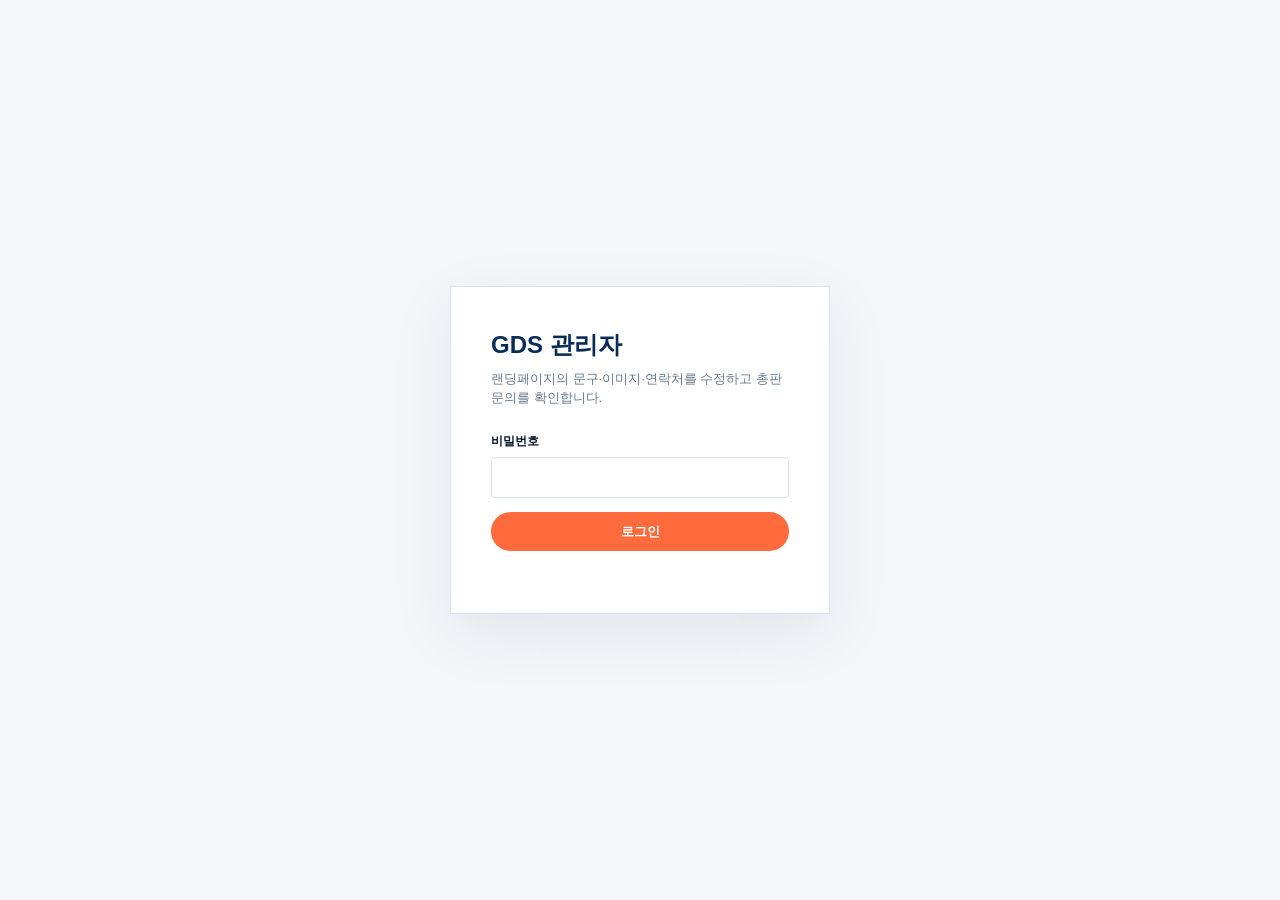
==== admin.html @ 827e2db2 "GDS one-page site with admin page and distributor inquiry form Co-Authored-By: Claude Fable 5.1 <nor" ====
<!doctype html>
<html lang="ko">
<head>
<meta charset="utf-8">
<meta name="viewport" content="width=device-width, initial-scale=1">
<meta name="robots" content="noindex,nofollow">
<title>GDS 관리자</title>
<link rel="icon" href="data:image/svg+xml,%3Csvg xmlns='http://www.w3.org/2000/svg' viewBox='0 0 64 64'%3E%3Crect width='64' height='64' rx='12' fill='%23ff5b36'/%3E%3Cpath d='M14 18h18v18H14zM28 28h22v22H28z' fill='none' stroke='%23fff' stroke-width='4'/%3E%3C/svg%3E">
<style>
:root{--ink:#07182c;--navy:#082c56;--blue:#1168c9;--orange:#ff6b3d;--paper:#f4f7fa;--line:#d9e2eb;--muted:#66798c;--ok:#1d9a5b;--bad:#d33}
*{box-sizing:border-box}body{margin:0;font-family:Inter,"Pretendard","Noto Sans KR","Apple SD Gothic Neo",Arial,sans-serif;background:var(--paper);color:var(--ink);font-size:14px;line-height:1.5}
button,input,textarea,select{font:inherit;color:inherit}
.login{min-height:100vh;display:flex;align-items:center;justify-content:center;padding:20px}.login form{background:#fff;padding:40px;width:min(380px,100%);border:1px solid var(--line);box-shadow:0 20px 60px rgba(6,26,48,.08)}.login h1{margin:0 0 6px;font-size:24px;color:var(--navy)}.login p{margin:0 0 22px;color:var(--muted);font-size:13px}
input[type=text],input[type=password],input[type=email],textarea{width:100%;border:1px solid var(--line);background:#fff;padding:9px 11px;border-radius:4px}input:focus,textarea:focus{outline:2px solid #bcd6f5;border-color:var(--blue)}textarea{resize:vertical;min-height:38px}
.btn{white-space:nowrap;border:0;background:var(--navy);color:#fff;padding:10px 16px;border-radius:999px;font-weight:800;cursor:pointer;font-size:13px}.btn.orange{background:var(--orange)}.btn.ghost{background:#fff;color:var(--navy);border:1px solid var(--line)}.btn.sm{padding:6px 11px;font-size:12px}.btn:disabled{opacity:.5;cursor:default}
.app{display:none;min-height:100vh}.app.on{display:grid;grid-template-columns:230px 1fr}
aside{background:#071a30;color:#fff;padding:24px 18px;position:sticky;top:0;height:100vh}aside .brand{font-size:20px;font-weight:900;letter-spacing:.02em;margin-bottom:4px}aside .brand small{display:block;font-size:9px;letter-spacing:.16em;color:#7890a3;font-weight:700}
aside nav{margin-top:28px;display:grid;gap:4px}aside nav button{text-align:left;border:0;background:transparent;color:#b8c9d7;padding:10px 12px;border-radius:6px;cursor:pointer;display:flex;justify-content:space-between;align-items:center}aside nav button.active{background:rgba(255,255,255,.1);color:#fff}aside nav .badge{background:var(--orange);color:#fff;font-size:10px;font-weight:900;padding:2px 7px;border-radius:99px}
aside .foot{position:absolute;bottom:22px;left:18px;right:18px;display:grid;gap:8px}aside .foot a{color:#b8c9d7;font-size:12px}
main{padding:28px 34px 80px;min-width:0}
.topbar{display:flex;align-items:center;justify-content:space-between;gap:16px;margin-bottom:22px;position:sticky;top:0;background:var(--paper);padding:10px 0;z-index:5}.topbar h2{margin:0;font-size:20px}.topbar .actions{display:flex;gap:8px;align-items:center}.status{font-size:12px;color:var(--muted)}.status.ok{color:var(--ok)}.status.bad{color:var(--bad)}
.search{width:min(360px,100%)}
.section{background:#fff;border:1px solid var(--line);margin-bottom:16px}.section>h3{margin:0;padding:14px 18px;font-size:14px;cursor:pointer;display:flex;justify-content:space-between;align-items:center;user-select:none}.section>h3 small{color:var(--muted);font-weight:600}.section.closed .fields{display:none}
.fields{border-top:1px solid var(--line);padding:6px 18px 14px}
.field{display:grid;grid-template-columns:150px 1fr 1fr auto;gap:10px;align-items:start;padding:10px 0;border-bottom:1px solid #eef2f5}.field:last-child{border-bottom:0}.field.single{grid-template-columns:150px 1fr auto}.field .k{font-size:11px;color:var(--muted);word-break:break-all;padding-top:8px}.field .k b{display:block;color:var(--ink);font-size:12px;margin-bottom:2px}.field label{display:block;font-size:10px;font-weight:800;letter-spacing:.08em;color:#8a98a5;margin-bottom:3px}.field.changed{background:#fff8f3}.field .reset{padding-top:22px}
.hidden{display:none!important}
.imgs{display:grid;grid-template-columns:repeat(auto-fill,minmax(250px,1fr));gap:14px}.imgcard{background:#fff;border:1px solid var(--line);padding:12px}.imgcard .prev{height:150px;background:#f1f4f6;display:flex;align-items:center;justify-content:center;overflow:hidden;margin-bottom:8px}.imgcard img{max-width:100%;max-height:100%;object-fit:contain}.imgcard .k{font-size:11px;color:var(--muted);margin-bottom:6px}.imgcard .k b{display:block;color:var(--ink);font-size:12px}.imgcard .row{display:flex;gap:6px;align-items:center;margin-top:6px}.imgcard.changed{border-color:var(--orange)}
table{width:100%;border-collapse:collapse;background:#fff;border:1px solid var(--line)}th,td{text-align:left;padding:10px 12px;border-bottom:1px solid #eef2f5;vertical-align:top;font-size:13px}th{font-size:11px;letter-spacing:.06em;color:#8a98a5;background:#fafbfc}tr.unread td{font-weight:700;background:#fffaf7}tr.detail td{background:#f8fafc;white-space:pre-wrap;font-weight:400}.dot{display:inline-block;width:8px;height:8px;border-radius:50%;background:var(--orange);margin-right:6px}
.card{background:#fff;border:1px solid var(--line);padding:22px;max-width:520px}.card h3{margin:0 0 14px}.card label{display:block;font-size:12px;font-weight:700;margin:12px 0 4px}
.empty{padding:40px;text-align:center;color:var(--muted);background:#fff;border:1px solid var(--line)}
.toast{position:fixed;left:50%;bottom:26px;transform:translateX(-50%);background:var(--ink);color:#fff;padding:12px 18px;border-radius:8px;font-size:13px;opacity:0;pointer-events:none;transition:.25s;z-index:99}.toast.on{opacity:1}
@media(max-width:900px){.app.on{grid-template-columns:1fr}aside{position:static;height:auto}aside .foot{position:static;margin-top:20px}.field,.field.single{grid-template-columns:1fr}.field .k{padding-top:0}.field .reset{padding-top:0}main{padding:18px 16px 60px}}
</style>
</head>
<body>

<div class="login" id="login">
  <form id="loginForm">
    <h1>GDS 관리자</h1>
    <p>랜딩페이지의 문구·이미지·연락처를 수정하고 총판 문의를 확인합니다.</p>
    <label style="font-size:12px;font-weight:700">비밀번호</label>
    <input type="password" id="pw" autocomplete="current-password" style="margin:6px 0 14px">
    <button class="btn orange" type="submit" style="width:100%">로그인</button>
    <p id="loginMsg" class="status bad" style="margin-top:12px"></p>
  </form>
</div>

<div class="app" id="app">
  <aside>
    <div class="brand">GDS<small>ADMIN</small></div>
    <nav>
      <button data-tab="content" class="active">콘텐츠 편집</button>
      <button data-tab="images">이미지</button>
      <button data-tab="inquiries">총판 문의 <span class="badge hidden" id="unreadBadge">0</span></button>
      <button data-tab="settings">설정</button>
    </nav>
    <div class="foot">
      <a href="index.html" target="_blank">사이트 열기 ↗</a>
      <button class="btn ghost sm" id="logoutBtn">로그아웃</button>
    </div>
  </aside>

  <main>
    <!-- 콘텐츠 -->
    <section id="tab-content">
      <div class="topbar">
        <h2>콘텐츠 편집</h2>
        <div class="actions"><input class="search" type="text" id="search" placeholder="문구 검색…"><span class="status" id="contentStatus"></span><button class="btn ghost" id="expandAll">모두 펼치기</button><button class="btn orange" id="saveContent">저장</button></div>
      </div>
      <div id="sections"></div>
    </section>

    <!-- 이미지 -->
    <section id="tab-images" class="hidden">
      <div class="topbar">
        <h2>이미지</h2>
        <div class="actions"><span class="status" id="imgStatus"></span><button class="btn orange" id="saveImages">저장</button></div>
      </div>
      <p class="status" style="margin:0 0 14px">파일을 올리면 assets 폴더에 저장되고 해당 위치의 이미지가 교체됩니다. 경로를 직접 입력할 수도 있습니다. (webp, png, jpg, gif, svg)</p>
      <div class="imgs" id="imgs"></div>
    </section>

    <!-- 문의 -->
    <section id="tab-inquiries" class="hidden">
      <div class="topbar">
        <h2>총판 문의</h2>
        <div class="actions"><span class="status" id="inqStatus"></span><button class="btn ghost" id="reloadInq">새로고침</button><button class="btn ghost" id="exportInq">CSV 내보내기</button></div>
      </div>
      <div id="inqList"></div>
    </section>

    <!-- 설정 -->
    <section id="tab-settings" class="hidden">
      <div class="topbar"><h2>설정</h2></div>
      <div class="card">
        <h3>비밀번호 변경</h3>
        <form id="pwForm">
          <label>현재 비밀번호</label><input type="password" id="pwCur" autocomplete="current-password">
          <label>새 비밀번호 (6자 이상)</label><input type="password" id="pwNew" autocomplete="new-password">
          <label>새 비밀번호 확인</label><input type="password" id="pwNew2" autocomplete="new-password">
          <div style="margin-top:16px;display:flex;gap:10px;align-items:center"><button class="btn" type="submit">변경</button><span class="status" id="pwMsg"></span></div>
        </form>
      </div>
      <div class="card" style="margin-top:16px">
        <h3>데이터</h3>
        <p class="status">수정한 내용은 <code>content.json</code>에, 총판 문의는 <code>inquiries.json</code>에 저장됩니다. 원본 문구는 index.html에 그대로 남아 있으며, 필드의 “기본값” 버튼으로 언제든 되돌릴 수 있습니다.</p>
        <button class="btn ghost" id="resetAll">모든 수정 내용 초기화</button>
      </div>
    </section>
  </main>
</div>
<div class="toast" id="toast"></div>

<script>
(() => {
const $=(s,c=document)=>c.querySelector(s), $$=(s,c=document)=>[...c.querySelectorAll(s)];
const SECTION_NAMES={hero:'첫 화면',about:'회사소개',products:'제품소개 (제목·소메뉴)',inclinometer:'1. 자동 이송형 경사계',waveon:'2. 진동/소음',rtk:'3. RTK-GPS',iot:'4. IOT 계측기',software:'5. 모니터링 프로그램',others:'6. 기타',rnd:'개발용역',contact:'연락처',location:'위치도',dealerModal:'총판 광고 팝업 · 문의 폼',footer:'푸터'};
const ORDER=Object.keys(SECTION_NAMES);
let token=sessionStorage.getItem('gds-admin-token')||'';
let defaults={text:{},plain:{},img:{},href:{},src:{}}, meta={}, overrides={text:{},plain:{},img:{},href:{},src:{}};
let inquiries=[];

const api=async(path,body,method)=>{
  const r=await fetch(path,{method:method||(body?'POST':'GET'),headers:{'Content-Type':'application/json','X-Auth-Token':token},body:body?JSON.stringify(body):undefined});
  if(r.status===401){ if(path!=='/api/login'){ logout(); } throw new Error('unauthorized'); }
  const j=await r.json().catch(()=>({}));
  if(!r.ok) throw new Error(j.error||('HTTP '+r.status));
  return j;
};
const toast=m=>{const t=$('#toast');t.textContent=m;t.classList.add('on');clearTimeout(t._t);t._t=setTimeout(()=>t.classList.remove('on'),2200)};
const esc=s=>String(s).replace(/[&<>"]/g,c=>({'&':'&amp;','<':'&lt;','>':'&gt;','"':'&quot;'}[c]));

// ---------- auth
function showApp(){ $('#login').style.display='none'; $('#app').classList.add('on'); }
function logout(){ token=''; sessionStorage.removeItem('gds-admin-token'); $('#app').classList.remove('on'); $('#login').style.display='flex'; }
$('#loginForm').addEventListener('submit',async e=>{ e.preventDefault(); $('#loginMsg').textContent='';
  try{ const j=await api('/api/login',{password:$('#pw').value}); token=j.token; sessionStorage.setItem('gds-admin-token',token); $('#pw').value=''; showApp(); boot(); }
  catch(err){ $('#loginMsg').textContent= err.message==='unauthorized'||/wrong/.test(err.message)?'비밀번호가 올바르지 않습니다.':'서버에 연결할 수 없습니다. admin_server.py 가 실행 중인지 확인하세요.'; }
});
$('#logoutBtn').addEventListener('click',async()=>{ try{await api('/api/logout',{})}catch(e){} logout(); });

// ---------- tabs
$$('aside nav button').forEach(b=>b.addEventListener('click',()=>{ $$('aside nav button').forEach(x=>x.classList.toggle('active',x===b)); ['content','images','inquiries','settings'].forEach(t=>$('#tab-'+t).classList.toggle('hidden',t!==b.dataset.tab)); if(b.dataset.tab==='inquiries') loadInquiries(); }));

// ---------- load site defaults from index.html
async function loadDefaults(){
  const html=await (await fetch('index.html?'+Date.now())).text();
  const doc=new DOMParser().parseFromString(html,'text/html');
  const secOf=el=>{ let n=el; while(n&&n!==doc.body){ if(n.id&&SECTION_NAMES[n.id]) return n.id; n=n.parentElement; } return el.closest('footer')?'footer':'hero'; };
  const ctx=el=>{ const h=el.closest('article,section,.modal-card,.p-block,.spec-table,figure'); let t=''; if(h){ const hh=h.querySelector('h2,h3,h4,figcaption b,figcaption'); if(hh&&hh!==el) t=hh.textContent.trim().slice(0,28); } return t; };
  doc.querySelectorAll('[data-cms]').forEach(el=>{ const k=el.dataset.cms; defaults.text[k]={ko:el.dataset.ko||'',en:el.dataset.en||''}; meta[k]={sec:secOf(el),tag:el.tagName.toLowerCase(),ctx:ctx(el)}; });
  doc.querySelectorAll('[data-cms-text]').forEach(el=>{ const k=el.dataset.cmsText; defaults.plain[k]=el.textContent; meta[k]={sec:secOf(el),tag:el.tagName.toLowerCase(),ctx:ctx(el)}; });
  doc.querySelectorAll('[data-cms-img]').forEach(el=>{ const k=el.dataset.cmsImg; defaults.img[k]=el.getAttribute('src'); meta[k]={sec:secOf(el),tag:'img',ctx:ctx(el)||el.alt||''}; });
  doc.querySelectorAll('[data-cms-href]').forEach(el=>{ const k=el.dataset.cmsHref; defaults.href[k]=el.getAttribute('href'); meta[k]={sec:secOf(el),tag:'link',ctx:'링크 주소'}; });
  doc.querySelectorAll('[data-cms-src]').forEach(el=>{ const k=el.dataset.cmsSrc; defaults.src[k]=el.getAttribute('src'); meta[k]={sec:secOf(el),tag:'iframe',ctx:'지도 임베드 주소'}; });
}

// ---------- content editor
function fieldRow(kind,k){
  const m=meta[k]; const cur=(overrides[kind]||{})[k]; const d=defaults[kind][k];
  const row=document.createElement('div'); row.className='field'+(kind==='text'?'':' single'); row.dataset.kind=kind; row.dataset.key=k;
  const label=(m.ctx?m.ctx+' · ':'')+m.tag;
  if(kind==='text'){
    const long=(d.ko.length>60||d.en.length>60);
    const inp=v=>long?`<textarea rows="${Math.min(8,Math.ceil(v.length/60)+1)}">${esc(v)}</textarea>`:`<input type="text" value="${esc(v)}">`;
    row.innerHTML=`<div class="k"><b>${esc(label)}</b>${esc(k)}</div><div><label>KO</label>${inp(cur?cur.ko:d.ko)}</div><div><label>EN</label>${inp(cur?cur.en:d.en)}</div><div class="reset"><button class="btn ghost sm" type="button">기본값</button></div>`;
  }else{
    const v=cur!=null?cur:d; const long=String(v).length>70;
    row.innerHTML=`<div class="k"><b>${esc(label)}</b>${esc(k)}</div><div><label>${kind==='plain'?'TEXT':kind.toUpperCase()}</label>${long?`<textarea rows="2">${esc(v)}</textarea>`:`<input type="text" value="${esc(v)}">`}</div><div class="reset"><button class="btn ghost sm" type="button">기본값</button></div>`;
  }
  row.dataset.search=(k+' '+label+' '+(kind==='text'?d.ko+' '+d.en:d)).toLowerCase();
  const inputs=$$('input,textarea',row);
  const mark=()=>{ const vals=inputs.map(i=>i.value); const changed=kind==='text'?(vals[0]!==d.ko||vals[1]!==d.en):vals[0]!==String(d); row.classList.toggle('changed',changed); };
  inputs.forEach(i=>i.addEventListener('input',mark));
  $('button',row).addEventListener('click',()=>{ if(kind==='text'){inputs[0].value=d.ko;inputs[1].value=d.en;} else inputs[0].value=d; mark(); });
  mark(); return row;
}
function renderContent(){
  const wrap=$('#sections'); wrap.innerHTML='';
  const groups={};
  for(const kind of ['text','plain','href','src']) for(const k of Object.keys(defaults[kind])){ const s=meta[k].sec; (groups[s]=groups[s]||[]).push([kind,k]); }
  for(const s of ORDER.concat(Object.keys(groups).filter(x=>!ORDER.includes(x)))){
    if(!groups[s]) continue;
    const sec=document.createElement('div'); sec.className='section'+(s==='hero'||s==='about'?'':' closed'); sec.dataset.sec=s;
    sec.innerHTML=`<h3>${esc(SECTION_NAMES[s]||s)} <small>${groups[s].length}개 항목</small></h3><div class="fields"></div>`;
    const f=$('.fields',sec); groups[s].forEach(([kind,k])=>f.appendChild(fieldRow(kind,k)));
    $('h3',sec).addEventListener('click',()=>sec.classList.toggle('closed'));
    wrap.appendChild(sec);
  }
}
function collect(){
  const out={text:{},plain:{},img:{...(overrides.img||{})},href:{},src:{}};
  $$('#sections .field').forEach(row=>{ const kind=row.dataset.kind,k=row.dataset.key,d=defaults[kind][k]; const v=$$('input,textarea',row).map(i=>i.value);
    if(kind==='text'){ if(v[0]!==d.ko||v[1]!==d.en) out.text[k]={ko:v[0],en:v[1]}; } else if(v[0]!==String(d)) out[kind][k]=v[0]; });
  return out;
}
$('#saveContent').addEventListener('click',async()=>{ const st=$('#contentStatus'); st.textContent='저장 중…'; st.className='status';
  try{ const data=collect(); await api('/api/content',data); overrides=data; st.textContent='저장됨 '+new Date().toLocaleTimeString(); st.className='status ok'; toast('저장되었습니다. 사이트를 새로고침하면 반영됩니다.'); }
  catch(e){ st.textContent='저장 실패: '+e.message; st.className='status bad'; } });
$('#expandAll').addEventListener('click',e=>{ const secs=$$('#sections .section'); const anyClosed=secs.some(s=>s.classList.contains('closed')); secs.forEach(s=>s.classList.toggle('closed',!anyClosed)); e.target.textContent=anyClosed?'모두 접기':'모두 펼치기'; });
$('#search').addEventListener('input',e=>{ const q=e.target.value.trim().toLowerCase(); $$('#sections .section').forEach(sec=>{ let n=0; $$('.field',sec).forEach(r=>{ const hit=!q||r.dataset.search.includes(q); r.classList.toggle('hidden',!hit); if(hit)n++; }); sec.classList.toggle('hidden',n===0); if(q) sec.classList.remove('closed'); }); });

// ---------- images
function renderImages(){
  const wrap=$('#imgs'); wrap.innerHTML='';
  for(const s of ORDER){ for(const k of Object.keys(defaults.img)){ if(meta[k].sec!==s) continue;
    const d=defaults.img[k], cur=overrides.img[k]||d;
    const card=document.createElement('div'); card.className='imgcard'+(cur!==d?' changed':''); card.dataset.key=k;
    card.innerHTML=`<div class="prev"><img src="${esc(cur)}?v=${Date.now()}" alt=""></div><div class="k"><b>${esc(SECTION_NAMES[s])}${meta[k].ctx?' · '+esc(meta[k].ctx):''}</b>${esc(k)}</div><input type="text" value="${esc(cur)}"><div class="row"><label class="btn ghost sm" style="cursor:pointer">파일 올리기<input type="file" accept=".webp,.png,.jpg,.jpeg,.gif,.svg" class="hidden"></label><button class="btn ghost sm" type="button">기본값</button></div>`;
    const inp=$('input[type=text]',card), file=$('input[type=file]',card), img=$('img',card);
    const mark=()=>{ card.classList.toggle('changed',inp.value!==d); img.src=inp.value; };
    inp.addEventListener('change',mark);
    $('button',card).addEventListener('click',()=>{ inp.value=d; mark(); });
    file.addEventListener('change',async()=>{ const f=file.files[0]; if(!f) return; $('#imgStatus').textContent='업로드 중…';
      const data=await new Promise(res=>{ const r=new FileReader(); r.onload=()=>res(r.result); r.readAsDataURL(f); });
      try{ const j=await api('/api/upload',{name:f.name,data}); inp.value=j.path; mark(); $('#imgStatus').textContent='업로드 완료 — 저장을 눌러 반영하세요'; }
      catch(e){ $('#imgStatus').textContent='업로드 실패: '+e.message; } file.value=''; });
    wrap.appendChild(card);
  }}
}
$('#saveImages').addEventListener('click',async()=>{ const st=$('#imgStatus'); st.textContent='저장 중…'; st.className='status';
  const data=collect(); data.img={}; $$('#imgs .imgcard').forEach(c=>{ const k=c.dataset.key,v=$('input[type=text]',c).value; if(v!==defaults.img[k]) data.img[k]=v; });
  try{ await api('/api/content',data); overrides=data; st.textContent='저장됨 '+new Date().toLocaleTimeString(); st.className='status ok'; toast('이미지 설정이 저장되었습니다.'); }
  catch(e){ st.textContent='저장 실패: '+e.message; st.className='status bad'; } });

// ---------- inquiries
async function loadInquiries(){ try{ inquiries=await api('/api/inquiries'); }catch(e){ $('#inqStatus').textContent='불러오기 실패: '+e.message; return; } renderInquiries(); }
function renderInquiries(){
  const unread=inquiries.filter(i=>!i.read).length; const b=$('#unreadBadge'); b.textContent=unread; b.classList.toggle('hidden',unread===0);
  const wrap=$('#inqList');
  if(!inquiries.length){ wrap.innerHTML='<div class="empty">접수된 총판 문의가 없습니다.</div>'; return; }
  const rows=[...inquiries].reverse().map(i=>`<tr class="${i.read?'':'unread'}" data-id="${i.id}"><td>${i.read?'':'<span class="dot"></span>'}${esc(i.at)}</td><td>${esc(i.company)}</td><td>${esc(i.name)}</td><td>${esc(i.region)}</td><td><a href="mailto:${esc(i.email)}">${esc(i.email)}</a><br>${esc(i.phone)}</td><td>${(i.items||[]).map(esc).join(', ')}</td><td style="white-space:nowrap"><button class="btn ghost sm" data-act="toggle">${i.read?'안읽음':'읽음'}</button> <button class="btn ghost sm" data-act="del">삭제</button></td></tr><tr class="detail hidden" data-for="${i.id}"><td colspan="7">${esc(i.message||'(문의 내용 없음)')}</td></tr>`).join('');
  wrap.innerHTML=`<table><thead><tr><th>접수일시</th><th>회사명</th><th>담당자</th><th>지역</th><th>연락처</th><th>관심 품목</th><th></th></tr></thead><tbody>${rows}</tbody></table>`;
  $$('tbody tr[data-id]',wrap).forEach(tr=>{
    tr.addEventListener('click',async e=>{ if(e.target.closest('button,a')) return; const d=$(`tr.detail[data-for="${tr.dataset.id}"]`,wrap); d.classList.toggle('hidden'); const rec=inquiries.find(x=>x.id===tr.dataset.id); if(rec&&!rec.read){ await api('/api/inquiries/update',{id:rec.id,read:true}); rec.read=true; renderInquiries(); $(`tr.detail[data-for="${rec.id}"]`,wrap).classList.remove('hidden'); } });
    $$('button',tr).forEach(btn=>btn.addEventListener('click',async()=>{ const rec=inquiries.find(x=>x.id===tr.dataset.id);
      if(btn.dataset.act==='del'){ if(!confirm('이 문의를 삭제할까요?')) return; await api('/api/inquiries/update',{id:rec.id,delete:true}); inquiries=inquiries.filter(x=>x.id!==rec.id); }
      else { await api('/api/inquiries/update',{id:rec.id,read:!rec.read}); rec.read=!rec.read; }
      renderInquiries(); }));
  });
}
$('#reloadInq').addEventListener('click',loadInquiries);
$('#exportInq').addEventListener('click',()=>{ const cols=['at','company','name','region','phone','email','items','message','read']; const csv=[cols.join(',')].concat(inquiries.map(i=>cols.map(c=>'"'+String(Array.isArray(i[c])?i[c].join(' / '):i[c]??'').replace(/"/g,'""')+'"').join(','))).join('\r\n'); const a=document.createElement('a'); a.href=URL.createObjectURL(new Blob(['﻿'+csv],{type:'text/csv'})); a.download='gds_inquiries.csv'; a.click(); });

// ---------- settings
$('#pwForm').addEventListener('submit',async e=>{ e.preventDefault(); const m=$('#pwMsg'); m.className='status';
  if($('#pwNew').value!==$('#pwNew2').value){ m.textContent='새 비밀번호가 서로 다릅니다.'; m.className='status bad'; return; }
  try{ await api('/api/password',{current:$('#pwCur').value,new:$('#pwNew').value}); m.textContent='변경되었습니다.'; m.className='status ok'; $('#pwCur').value=$('#pwNew').value=$('#pwNew2').value=''; }
  catch(err){ m.textContent=/wrong/.test(err.message)?'현재 비밀번호가 올바르지 않습니다.':err.message; m.className='status bad'; } });
$('#resetAll').addEventListener('click',async()=>{ if(!confirm('모든 수정 내용을 지우고 원본(index.html)의 문구·이미지로 되돌릴까요?')) return; await api('/api/content',{text:{},plain:{},img:{},href:{},src:{}}); overrides={text:{},plain:{},img:{},href:{},src:{}}; renderContent(); renderImages(); toast('초기화되었습니다.'); });

// ---------- boot
async function boot(){
  try{ await loadDefaults(); overrides=Object.assign({text:{},plain:{},img:{},href:{},src:{}}, await api('/api/content')); renderContent(); renderImages(); loadInquiries(); }
  catch(e){ toast('초기화 실패: '+e.message); }
}
if(token){ api('/api/inquiries').then(()=>{ showApp(); boot(); }).catch(()=>{}); }
})();
</script>
</body>
</html>
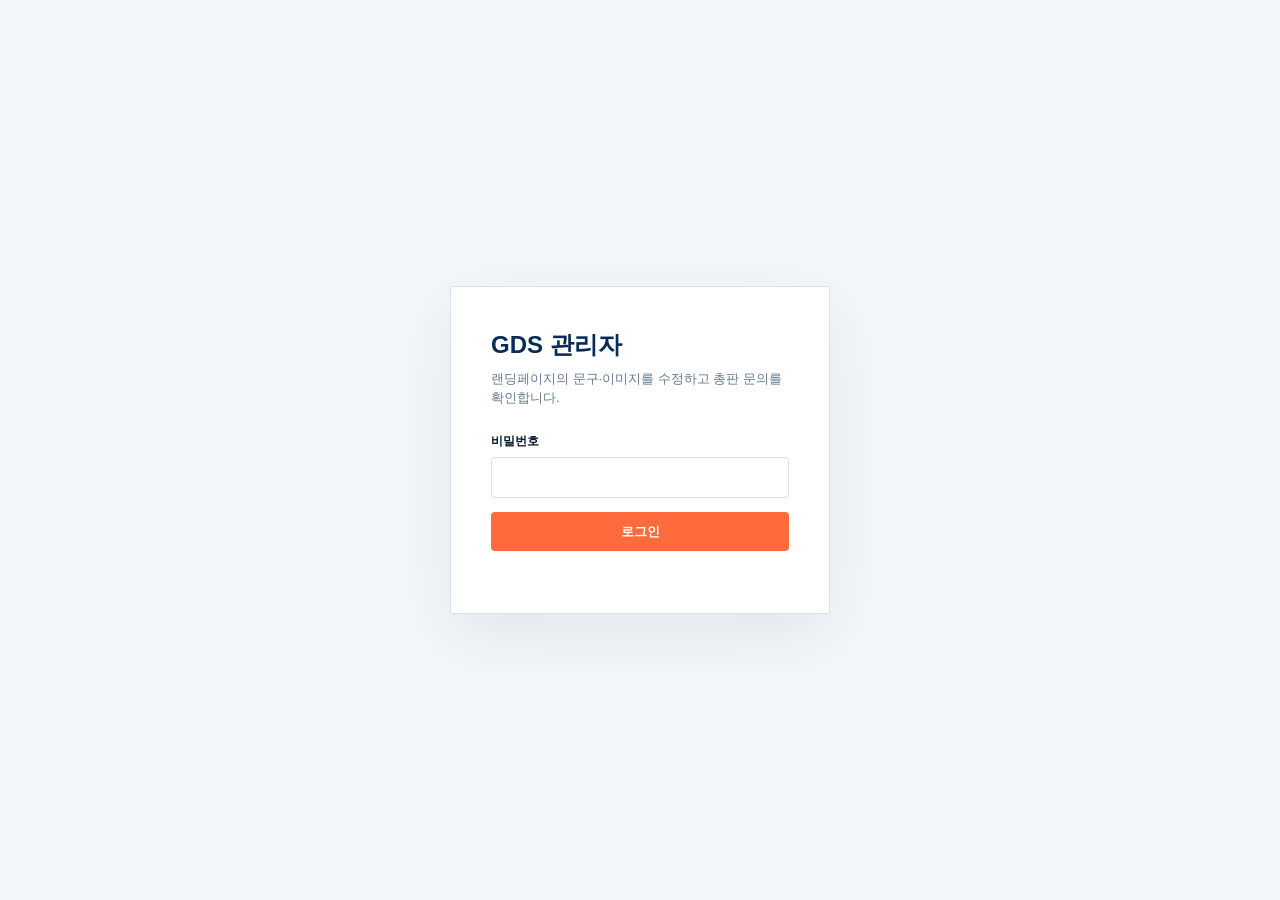
==== commit 3ecf0cd9: "Admin page redesigned as board-style lists with detail/edit views Co-Authored-By: Claude Fable 5.1 <" ====
--- a/admin.html
+++ b/admin.html
@@ -10,26 +10,47 @@
 :root{--ink:#07182c;--navy:#082c56;--blue:#1168c9;--orange:#ff6b3d;--paper:#f4f7fa;--line:#d9e2eb;--muted:#66798c;--ok:#1d9a5b;--bad:#d33}
 *{box-sizing:border-box}body{margin:0;font-family:Inter,"Pretendard","Noto Sans KR","Apple SD Gothic Neo",Arial,sans-serif;background:var(--paper);color:var(--ink);font-size:14px;line-height:1.5}
 button,input,textarea,select{font:inherit;color:inherit}
+a{color:var(--blue)}
 .login{min-height:100vh;display:flex;align-items:center;justify-content:center;padding:20px}.login form{background:#fff;padding:40px;width:min(380px,100%);border:1px solid var(--line);box-shadow:0 20px 60px rgba(6,26,48,.08)}.login h1{margin:0 0 6px;font-size:24px;color:var(--navy)}.login p{margin:0 0 22px;color:var(--muted);font-size:13px}
 input[type=text],input[type=password],input[type=email],textarea{width:100%;border:1px solid var(--line);background:#fff;padding:9px 11px;border-radius:4px}input:focus,textarea:focus{outline:2px solid #bcd6f5;border-color:var(--blue)}textarea{resize:vertical;min-height:38px}
-.btn{white-space:nowrap;border:0;background:var(--navy);color:#fff;padding:10px 16px;border-radius:999px;font-weight:800;cursor:pointer;font-size:13px}.btn.orange{background:var(--orange)}.btn.ghost{background:#fff;color:var(--navy);border:1px solid var(--line)}.btn.sm{padding:6px 11px;font-size:12px}.btn:disabled{opacity:.5;cursor:default}
-.app{display:none;min-height:100vh}.app.on{display:grid;grid-template-columns:230px 1fr}
-aside{background:#071a30;color:#fff;padding:24px 18px;position:sticky;top:0;height:100vh}aside .brand{font-size:20px;font-weight:900;letter-spacing:.02em;margin-bottom:4px}aside .brand small{display:block;font-size:9px;letter-spacing:.16em;color:#7890a3;font-weight:700}
-aside nav{margin-top:28px;display:grid;gap:4px}aside nav button{text-align:left;border:0;background:transparent;color:#b8c9d7;padding:10px 12px;border-radius:6px;cursor:pointer;display:flex;justify-content:space-between;align-items:center}aside nav button.active{background:rgba(255,255,255,.1);color:#fff}aside nav .badge{background:var(--orange);color:#fff;font-size:10px;font-weight:900;padding:2px 7px;border-radius:99px}
-aside .foot{position:absolute;bottom:22px;left:18px;right:18px;display:grid;gap:8px}aside .foot a{color:#b8c9d7;font-size:12px}
-main{padding:28px 34px 80px;min-width:0}
-.topbar{display:flex;align-items:center;justify-content:space-between;gap:16px;margin-bottom:22px;position:sticky;top:0;background:var(--paper);padding:10px 0;z-index:5}.topbar h2{margin:0;font-size:20px}.topbar .actions{display:flex;gap:8px;align-items:center}.status{font-size:12px;color:var(--muted)}.status.ok{color:var(--ok)}.status.bad{color:var(--bad)}
-.search{width:min(360px,100%)}
-.section{background:#fff;border:1px solid var(--line);margin-bottom:16px}.section>h3{margin:0;padding:14px 18px;font-size:14px;cursor:pointer;display:flex;justify-content:space-between;align-items:center;user-select:none}.section>h3 small{color:var(--muted);font-weight:600}.section.closed .fields{display:none}
-.fields{border-top:1px solid var(--line);padding:6px 18px 14px}
-.field{display:grid;grid-template-columns:150px 1fr 1fr auto;gap:10px;align-items:start;padding:10px 0;border-bottom:1px solid #eef2f5}.field:last-child{border-bottom:0}.field.single{grid-template-columns:150px 1fr auto}.field .k{font-size:11px;color:var(--muted);word-break:break-all;padding-top:8px}.field .k b{display:block;color:var(--ink);font-size:12px;margin-bottom:2px}.field label{display:block;font-size:10px;font-weight:800;letter-spacing:.08em;color:#8a98a5;margin-bottom:3px}.field.changed{background:#fff8f3}.field .reset{padding-top:22px}
+.btn{white-space:nowrap;border:0;background:var(--navy);color:#fff;padding:10px 16px;border-radius:4px;font-weight:800;cursor:pointer;font-size:13px}.btn.orange{background:var(--orange)}.btn.ghost{background:#fff;color:var(--navy);border:1px solid var(--line)}.btn.sm{padding:6px 11px;font-size:12px}.btn.danger{background:#fff;color:var(--bad);border:1px solid #f1c4c4}.btn:disabled{opacity:.5;cursor:default}
+.app{display:none;min-height:100vh}.app.on{display:block}
+.top{background:#071a30;color:#fff;height:58px;display:flex;align-items:center;justify-content:space-between;padding:0 24px;position:sticky;top:0;z-index:20}.top .brand{font-weight:900;font-size:17px;letter-spacing:.02em}.top .brand small{font-size:9px;letter-spacing:.16em;color:#7890a3;margin-left:8px}
+.top nav{display:flex;gap:4px}.top nav button{border:0;background:transparent;color:#b8c9d7;padding:8px 14px;border-radius:4px;cursor:pointer;font-weight:700;display:flex;align-items:center;gap:8px}.top nav button.active{background:rgba(255,255,255,.12);color:#fff}.badge{background:var(--orange);color:#fff;font-size:10px;font-weight:900;padding:2px 7px;border-radius:99px}
+.top .right{display:flex;gap:10px;align-items:center}.top .right a{color:#b8c9d7;font-size:12px;text-decoration:none}
+main{max-width:1180px;margin:0 auto;padding:26px 24px 80px}
+.crumb{display:flex;align-items:center;gap:10px;margin-bottom:16px;font-size:13px;color:var(--muted)}.crumb b{color:var(--ink);font-size:18px}.crumb a{cursor:pointer;color:var(--blue);text-decoration:none}.crumb .sp{color:#c0ccd6}
+.bar{display:flex;justify-content:space-between;align-items:center;gap:12px;margin-bottom:12px;flex-wrap:wrap}.bar .l{display:flex;gap:8px;align-items:center;flex-wrap:wrap}.bar .r{display:flex;gap:8px;align-items:center}
+.search{width:min(340px,100%)}
+.status{font-size:12px;color:var(--muted)}.status.ok{color:var(--ok)}.status.bad{color:var(--bad)}
+table.board{width:100%;border-collapse:collapse;background:#fff;border-top:2px solid var(--navy);border-bottom:1px solid var(--line)}
+.board th{font-size:12px;letter-spacing:.04em;color:#5d6f80;background:#f8fafc;padding:11px 12px;text-align:left;border-bottom:1px solid var(--line);white-space:nowrap}
+.board td{padding:12px;border-bottom:1px solid #eef2f5;vertical-align:middle;font-size:13.5px}
+.board tr.row{cursor:pointer}.board tr.row:hover td{background:#f7f9fb}.board td.num{color:#8a98a5;width:56px;text-align:center}.board td.c{text-align:center}.board .t{font-weight:700}.board .sub{display:block;font-size:12px;color:#8a98a5;font-weight:400;margin-top:2px}
+.tag{display:inline-block;font-size:11px;font-weight:800;padding:3px 8px;border-radius:99px;background:#eef2f5;color:#5d6f80}.tag.orange{background:#fff0ea;color:#d94c1d}.tag.blue{background:#e8f1fc;color:var(--blue)}.tag.green{background:#e6f6ec;color:var(--ok)}
+tr.unread td{background:#fffaf7}tr.unread .t{color:var(--ink)}
+.empty{padding:44px;text-align:center;color:var(--muted);background:#fff;border:1px solid var(--line)}
 .hidden{display:none!important}
-.imgs{display:grid;grid-template-columns:repeat(auto-fill,minmax(250px,1fr));gap:14px}.imgcard{background:#fff;border:1px solid var(--line);padding:12px}.imgcard .prev{height:150px;background:#f1f4f6;display:flex;align-items:center;justify-content:center;overflow:hidden;margin-bottom:8px}.imgcard img{max-width:100%;max-height:100%;object-fit:contain}.imgcard .k{font-size:11px;color:var(--muted);margin-bottom:6px}.imgcard .k b{display:block;color:var(--ink);font-size:12px}.imgcard .row{display:flex;gap:6px;align-items:center;margin-top:6px}.imgcard.changed{border-color:var(--orange)}
-table{width:100%;border-collapse:collapse;background:#fff;border:1px solid var(--line)}th,td{text-align:left;padding:10px 12px;border-bottom:1px solid #eef2f5;vertical-align:top;font-size:13px}th{font-size:11px;letter-spacing:.06em;color:#8a98a5;background:#fafbfc}tr.unread td{font-weight:700;background:#fffaf7}tr.detail td{background:#f8fafc;white-space:pre-wrap;font-weight:400}.dot{display:inline-block;width:8px;height:8px;border-radius:50%;background:var(--orange);margin-right:6px}
+/* editor */
+.editor{background:#fff;border-top:2px solid var(--navy);border-bottom:1px solid var(--line)}
+.editor table{width:100%;border-collapse:collapse}.editor th{font-size:12px;color:#5d6f80;background:#f8fafc;padding:10px 12px;text-align:left;border-bottom:1px solid var(--line)}
+.editor td{padding:10px 12px;border-bottom:1px solid #eef2f5;vertical-align:top}.editor td.k{width:200px;font-size:12px;color:var(--muted);word-break:break-all;padding-top:16px}.editor td.k b{display:block;color:var(--ink);font-size:12.5px}
+.editor tr.changed td{background:#fff8f3}.editor td.act{width:80px;text-align:right;padding-top:14px}
+.editor input[type=text],.editor textarea{font-size:13.5px}
+.editor .lbl{display:block;font-size:10px;font-weight:800;letter-spacing:.08em;color:#8a98a5;margin-bottom:3px}
+.stickybar{position:sticky;bottom:0;background:#fff;border-top:1px solid var(--line);padding:12px;display:flex;justify-content:flex-end;gap:8px;align-items:center;z-index:5}
+/* images board */
+.thumb{width:84px;height:56px;object-fit:contain;background:#f1f4f6;border:1px solid var(--line);display:block}
+.imgedit{display:flex;gap:8px;align-items:center;flex-wrap:wrap}.imgedit input[type=text]{width:min(420px,100%)}
+/* inquiry detail */
+.detail{background:#fff;border-top:2px solid var(--navy);border-bottom:1px solid var(--line)}
+.detail .head{padding:18px 20px;border-bottom:1px solid var(--line);display:flex;justify-content:space-between;gap:12px;align-items:flex-start;flex-wrap:wrap}.detail .head h3{margin:0 0 4px;font-size:18px}.detail .head .meta{font-size:12px;color:var(--muted)}
+.detail dl{margin:0;display:grid;grid-template-columns:140px 1fr;border-bottom:1px solid #eef2f5}.detail dt{padding:11px 20px;background:#f8fafc;font-size:12px;font-weight:800;color:#5d6f80;border-right:1px solid #eef2f5}.detail dd{margin:0;padding:11px 20px;font-size:13.5px}
+.detail .msg{padding:20px;white-space:pre-wrap;line-height:1.7;min-height:120px}
+.detail .foot{padding:12px 20px;display:flex;gap:8px;justify-content:space-between;background:#fafbfc;border-top:1px solid var(--line);flex-wrap:wrap}
 .card{background:#fff;border:1px solid var(--line);padding:22px;max-width:520px}.card h3{margin:0 0 14px}.card label{display:block;font-size:12px;font-weight:700;margin:12px 0 4px}
-.empty{padding:40px;text-align:center;color:var(--muted);background:#fff;border:1px solid var(--line)}
 .toast{position:fixed;left:50%;bottom:26px;transform:translateX(-50%);background:var(--ink);color:#fff;padding:12px 18px;border-radius:8px;font-size:13px;opacity:0;pointer-events:none;transition:.25s;z-index:99}.toast.on{opacity:1}
-@media(max-width:900px){.app.on{grid-template-columns:1fr}aside{position:static;height:auto}aside .foot{position:static;margin-top:20px}.field,.field.single{grid-template-columns:1fr}.field .k{padding-top:0}.field .reset{padding-top:0}main{padding:18px 16px 60px}}
+@media(max-width:800px){.top{padding:0 12px;height:auto;flex-wrap:wrap;gap:6px;padding-top:8px;padding-bottom:8px}.top nav{overflow:auto;width:100%}main{padding:16px 12px 60px}.editor td.k{width:auto;display:block;padding-bottom:0}.editor td{display:block}.editor tr{display:block;border-bottom:1px solid #eef2f5}.editor th{display:none}.editor td.act{text-align:left}.detail dl{grid-template-columns:1fr}.detail dt{border-right:0}.board .hide-m{display:none}}
 </style>
 </head>
 <body>
@@ -37,7 +58,7 @@
 <div class="login" id="login">
   <form id="loginForm">
     <h1>GDS 관리자</h1>
-    <p>랜딩페이지의 문구·이미지·연락처를 수정하고 총판 문의를 확인합니다.</p>
+    <p>랜딩페이지의 문구·이미지를 수정하고 총판 문의를 확인합니다.</p>
     <label style="font-size:12px;font-weight:700">비밀번호</label>
     <input type="password" id="pw" autocomplete="current-password" style="margin:6px 0 14px">
     <button class="btn orange" type="submit" style="width:100%">로그인</button>
@@ -46,52 +67,60 @@
 </div>
 
 <div class="app" id="app">
-  <aside>
-    <div class="brand">GDS<small>ADMIN</small></div>
+  <div class="top">
+    <div class="brand">GDS <small>ADMIN</small></div>
     <nav>
-      <button data-tab="content" class="active">콘텐츠 편집</button>
+      <button data-tab="content" class="active">콘텐츠</button>
       <button data-tab="images">이미지</button>
       <button data-tab="inquiries">총판 문의 <span class="badge hidden" id="unreadBadge">0</span></button>
       <button data-tab="settings">설정</button>
     </nav>
-    <div class="foot">
-      <a href="index.html" target="_blank">사이트 열기 ↗</a>
-      <button class="btn ghost sm" id="logoutBtn">로그아웃</button>
-    </div>
-  </aside>
+    <div class="right"><a href="index.html" target="_blank">사이트 보기 ↗</a><button class="btn ghost sm" id="logoutBtn">로그아웃</button></div>
+  </div>
 
   <main>
-    <!-- 콘텐츠 -->
+    <!-- 콘텐츠: 목록 -->
     <section id="tab-content">
-      <div class="topbar">
-        <h2>콘텐츠 편집</h2>
-        <div class="actions"><input class="search" type="text" id="search" placeholder="문구 검색…"><span class="status" id="contentStatus"></span><button class="btn ghost" id="expandAll">모두 펼치기</button><button class="btn orange" id="saveContent">저장</button></div>
-      </div>
-      <div id="sections"></div>
+      <div id="contentList">
+        <div class="crumb"><b>콘텐츠</b><span class="status">섹션을 누르면 해당 문구를 수정할 수 있습니다.</span></div>
+        <div class="bar"><div class="l"><input class="search" type="text" id="search" placeholder="문구 검색 (예: 경사계, LTE)"></div><div class="r"><span class="status" id="contentStatus"></span></div></div>
+        <table class="board" id="sectionBoard"><thead><tr><th style="width:56px;text-align:center">번호</th><th>섹션</th><th class="c" style="width:90px">항목</th><th class="c" style="width:110px">수정됨</th><th class="hide-m" style="width:200px">미리보기</th></tr></thead><tbody></tbody></table>
+        <div id="searchResults" class="hidden" style="margin-top:14px"></div>
+      </div>
+      <!-- 콘텐츠: 편집 -->
+      <div id="contentEdit" class="hidden">
+        <div class="crumb"><a id="backToList">콘텐츠</a><span class="sp">›</span><b id="editTitle"></b></div>
+        <div class="bar"><div class="l"><span class="status" id="editHint">KO / EN 을 수정하고 저장을 누르세요. “기본값”은 원본 문구로 되돌립니다.</span></div><div class="r"><button class="btn ghost" id="resetSection">이 섹션 전체 기본값</button></div></div>
+        <div class="editor"><table><thead><tr><th style="width:200px">항목</th><th>한국어 (KO)</th><th>영어 (EN)</th><th style="width:80px"></th></tr></thead><tbody id="editRows"></tbody></table>
+          <div class="stickybar"><span class="status" id="editStatus"></span><button class="btn ghost" id="cancelEdit">목록으로</button><button class="btn orange" id="saveEdit">저장</button></div>
+        </div>
+      </div>
     </section>
 
     <!-- 이미지 -->
     <section id="tab-images" class="hidden">
-      <div class="topbar">
-        <h2>이미지</h2>
-        <div class="actions"><span class="status" id="imgStatus"></span><button class="btn orange" id="saveImages">저장</button></div>
-      </div>
-      <p class="status" style="margin:0 0 14px">파일을 올리면 assets 폴더에 저장되고 해당 위치의 이미지가 교체됩니다. 경로를 직접 입력할 수도 있습니다. (webp, png, jpg, gif, svg)</p>
-      <div class="imgs" id="imgs"></div>
+      <div class="crumb"><b>이미지</b><span class="status">행의 “변경”을 눌러 파일을 올리거나 경로를 바꾼 뒤 저장하세요. (webp, png, jpg, gif, svg)</span></div>
+      <div class="bar"><div class="l"></div><div class="r"><span class="status" id="imgStatus"></span><button class="btn orange" id="saveImages">저장</button></div></div>
+      <table class="board" id="imageBoard"><thead><tr><th style="width:56px;text-align:center">번호</th><th style="width:100px">미리보기</th><th>위치</th><th>파일</th><th class="c" style="width:120px"></th></tr></thead><tbody></tbody></table>
     </section>
 
-    <!-- 문의 -->
+    <!-- 문의: 목록 -->
     <section id="tab-inquiries" class="hidden">
-      <div class="topbar">
-        <h2>총판 문의</h2>
-        <div class="actions"><span class="status" id="inqStatus"></span><button class="btn ghost" id="reloadInq">새로고침</button><button class="btn ghost" id="exportInq">CSV 내보내기</button></div>
-      </div>
-      <div id="inqList"></div>
+      <div id="inqList">
+        <div class="crumb"><b>총판 문의</b><span class="status" id="inqCount"></span></div>
+        <div class="bar"><div class="l"><button class="btn ghost sm" data-filter="all">전체</button><button class="btn ghost sm" data-filter="unread">안읽음</button></div><div class="r"><span class="status" id="inqStatus"></span><button class="btn ghost sm" id="reloadInq">새로고침</button><button class="btn ghost sm" id="exportInq">CSV 내보내기</button></div></div>
+        <table class="board" id="inqBoard"><thead><tr><th style="width:56px;text-align:center">번호</th><th>제목</th><th class="hide-m" style="width:140px">지역</th><th class="hide-m" style="width:190px">관심 품목</th><th style="width:150px">접수일시</th><th class="c" style="width:80px">상태</th></tr></thead><tbody></tbody></table>
+      </div>
+      <!-- 문의: 상세 -->
+      <div id="inqDetail" class="hidden">
+        <div class="crumb"><a id="backToInq">총판 문의</a><span class="sp">›</span><b>문의 상세</b></div>
+        <div class="detail" id="inqDetailBox"></div>
+      </div>
     </section>
 
     <!-- 설정 -->
     <section id="tab-settings" class="hidden">
-      <div class="topbar"><h2>설정</h2></div>
+      <div class="crumb"><b>설정</b></div>
       <div class="card">
         <h3>비밀번호 변경</h3>
         <form id="pwForm">
@@ -103,8 +132,8 @@
       </div>
       <div class="card" style="margin-top:16px">
         <h3>데이터</h3>
-        <p class="status">수정한 내용은 <code>content.json</code>에, 총판 문의는 <code>inquiries.json</code>에 저장됩니다. 원본 문구는 index.html에 그대로 남아 있으며, 필드의 “기본값” 버튼으로 언제든 되돌릴 수 있습니다.</p>
-        <button class="btn ghost" id="resetAll">모든 수정 내용 초기화</button>
+        <p class="status">수정한 문구·이미지 경로는 content.json, 총판 문의는 inquiries.json에 저장됩니다. 원본 문구는 index.html에 그대로 남아 있어 언제든 되돌릴 수 있습니다.</p>
+        <button class="btn danger" id="resetAll">모든 수정 내용 초기화</button>
       </div>
     </section>
   </main>
@@ -114,131 +143,161 @@
 <script>
 (() => {
 const $=(s,c=document)=>c.querySelector(s), $$=(s,c=document)=>[...c.querySelectorAll(s)];
-const SECTION_NAMES={hero:'첫 화면',about:'회사소개',products:'제품소개 (제목·소메뉴)',inclinometer:'1. 자동 이송형 경사계',waveon:'2. 진동/소음',rtk:'3. RTK-GPS',iot:'4. IOT 계측기',software:'5. 모니터링 프로그램',others:'6. 기타',rnd:'개발용역',contact:'연락처',location:'위치도',dealerModal:'총판 광고 팝업 · 문의 폼',footer:'푸터'};
-const ORDER=Object.keys(SECTION_NAMES);
+const SECTIONS=[['hero','첫 화면'],['about','회사소개'],['solutions','모니터링 흐름'],['products','제품소개 (제목·소메뉴)'],['inclinometer','1. 자동 이송형 경사계'],['waveon','2. 진동/소음'],['rtk','3. RTK-GPS'],['iot','4. IOT 계측기'],['software','5. 모니터링 프로그램'],['others','6. 기타'],['contact','연락처 · 개발용역'],['location','위치도'],['dealerModal','총판 광고 팝업 · 문의 폼'],['footer','푸터']];
+const NAME=Object.fromEntries(SECTIONS); const ORDER=SECTIONS.map(s=>s[0]);
 let token=sessionStorage.getItem('gds-admin-token')||'';
-let defaults={text:{},plain:{},img:{},href:{},src:{}}, meta={}, overrides={text:{},plain:{},img:{},href:{},src:{}};
-let inquiries=[];
+const empty=()=>({text:{},plain:{},img:{},href:{},src:{}});
+let defaults=empty(), meta={}, overrides=empty(), inquiries=[], inqFilter='all', currentSec=null;
 
 const api=async(path,body,method)=>{
   const r=await fetch(path,{method:method||(body?'POST':'GET'),headers:{'Content-Type':'application/json','X-Auth-Token':token},body:body?JSON.stringify(body):undefined});
-  if(r.status===401){ if(path!=='/api/login'){ logout(); } throw new Error('unauthorized'); }
-  const j=await r.json().catch(()=>({}));
-  if(!r.ok) throw new Error(j.error||('HTTP '+r.status));
-  return j;
+  if(r.status===401){ if(path!=='/api/login') logout(); throw new Error('unauthorized'); }
+  const j=await r.json().catch(()=>({})); if(!r.ok) throw new Error(j.error||('HTTP '+r.status)); return j;
 };
 const toast=m=>{const t=$('#toast');t.textContent=m;t.classList.add('on');clearTimeout(t._t);t._t=setTimeout(()=>t.classList.remove('on'),2200)};
-const esc=s=>String(s).replace(/[&<>"]/g,c=>({'&':'&amp;','<':'&lt;','>':'&gt;','"':'&quot;'}[c]));
+const esc=s=>String(s??'').replace(/[&<>"]/g,c=>({'&':'&amp;','<':'&lt;','>':'&gt;','"':'&quot;'}[c]));
+const short=(s,n=40)=>{s=String(s??'').replace(/\s+/g,' ').trim();return s.length>n?s.slice(0,n)+'…':s};
 
 // ---------- auth
 function showApp(){ $('#login').style.display='none'; $('#app').classList.add('on'); }
 function logout(){ token=''; sessionStorage.removeItem('gds-admin-token'); $('#app').classList.remove('on'); $('#login').style.display='flex'; }
 $('#loginForm').addEventListener('submit',async e=>{ e.preventDefault(); $('#loginMsg').textContent='';
   try{ const j=await api('/api/login',{password:$('#pw').value}); token=j.token; sessionStorage.setItem('gds-admin-token',token); $('#pw').value=''; showApp(); boot(); }
-  catch(err){ $('#loginMsg').textContent= err.message==='unauthorized'||/wrong/.test(err.message)?'비밀번호가 올바르지 않습니다.':'서버에 연결할 수 없습니다. admin_server.py 가 실행 중인지 확인하세요.'; }
-});
+  catch(err){ $('#loginMsg').textContent=(err.message==='unauthorized'||/wrong/.test(err.message))?'비밀번호가 올바르지 않습니다.':'서버에 연결할 수 없습니다. admin_server.py 가 실행 중인지 확인하세요.'; } });
 $('#logoutBtn').addEventListener('click',async()=>{ try{await api('/api/logout',{})}catch(e){} logout(); });
 
 // ---------- tabs
-$$('aside nav button').forEach(b=>b.addEventListener('click',()=>{ $$('aside nav button').forEach(x=>x.classList.toggle('active',x===b)); ['content','images','inquiries','settings'].forEach(t=>$('#tab-'+t).classList.toggle('hidden',t!==b.dataset.tab)); if(b.dataset.tab==='inquiries') loadInquiries(); }));
-
-// ---------- load site defaults from index.html
+function showTab(t){ $$('.top nav button').forEach(x=>x.classList.toggle('active',x.dataset.tab===t)); ['content','images','inquiries','settings'].forEach(k=>$('#tab-'+k).classList.toggle('hidden',k!==t)); if(t==='inquiries') loadInquiries(); }
+$$('.top nav button').forEach(b=>b.addEventListener('click',()=>showTab(b.dataset.tab)));
+
+// ---------- defaults from index.html
 async function loadDefaults(){
   const html=await (await fetch('index.html?'+Date.now())).text();
   const doc=new DOMParser().parseFromString(html,'text/html');
-  const secOf=el=>{ let n=el; while(n&&n!==doc.body){ if(n.id&&SECTION_NAMES[n.id]) return n.id; n=n.parentElement; } return el.closest('footer')?'footer':'hero'; };
-  const ctx=el=>{ const h=el.closest('article,section,.modal-card,.p-block,.spec-table,figure'); let t=''; if(h){ const hh=h.querySelector('h2,h3,h4,figcaption b,figcaption'); if(hh&&hh!==el) t=hh.textContent.trim().slice(0,28); } return t; };
+  const secOf=el=>{ let n=el; while(n&&n!==doc.body){ if(n.id&&NAME[n.id]) return n.id; n=n.parentElement; } return el.closest('footer')?'footer':'hero'; };
+  const ctx=el=>{ const h=el.closest('article,.p-block,.spec-table,figure,.wave-detail,.other-item,.node,.rtk-copy,.section-heading'); if(!h) return ''; const hh=h.querySelector('h2,h3,h4,figcaption b,figcaption,b'); return (hh&&hh!==el)?hh.textContent.trim().slice(0,26):''; };
+  defaults=empty(); meta={};
   doc.querySelectorAll('[data-cms]').forEach(el=>{ const k=el.dataset.cms; defaults.text[k]={ko:el.dataset.ko||'',en:el.dataset.en||''}; meta[k]={sec:secOf(el),tag:el.tagName.toLowerCase(),ctx:ctx(el)}; });
   doc.querySelectorAll('[data-cms-text]').forEach(el=>{ const k=el.dataset.cmsText; defaults.plain[k]=el.textContent; meta[k]={sec:secOf(el),tag:el.tagName.toLowerCase(),ctx:ctx(el)}; });
   doc.querySelectorAll('[data-cms-img]').forEach(el=>{ const k=el.dataset.cmsImg; defaults.img[k]=el.getAttribute('src'); meta[k]={sec:secOf(el),tag:'img',ctx:ctx(el)||el.alt||''}; });
   doc.querySelectorAll('[data-cms-href]').forEach(el=>{ const k=el.dataset.cmsHref; defaults.href[k]=el.getAttribute('href'); meta[k]={sec:secOf(el),tag:'link',ctx:'링크 주소'}; });
   doc.querySelectorAll('[data-cms-src]').forEach(el=>{ const k=el.dataset.cmsSrc; defaults.src[k]=el.getAttribute('src'); meta[k]={sec:secOf(el),tag:'iframe',ctx:'지도 임베드 주소'}; });
 }
-
-// ---------- content editor
-function fieldRow(kind,k){
-  const m=meta[k]; const cur=(overrides[kind]||{})[k]; const d=defaults[kind][k];
-  const row=document.createElement('div'); row.className='field'+(kind==='text'?'':' single'); row.dataset.kind=kind; row.dataset.key=k;
+const TEXTKINDS=['text','plain','href','src'];
+function itemsOf(sec){ const out=[]; for(const kind of TEXTKINDS) for(const k of Object.keys(defaults[kind])) if(meta[k].sec===sec) out.push([kind,k]); return out; }
+function isChanged(kind,k){ const o=overrides[kind]||{}; return o[k]!=null; }
+
+// ---------- section board
+function renderBoard(){
+  const tb=$('#sectionBoard tbody'); tb.innerHTML='';
+  let i=0;
+  for(const sec of ORDER){ const items=itemsOf(sec); if(!items.length) continue; i++;
+    const changed=items.filter(([kind,k])=>isChanged(kind,k)).length;
+    const first=items.find(([kind])=>kind==='text'); const prev=first?(overrides.text[first[1]]?.ko??defaults.text[first[1]].ko):'';
+    const tr=document.createElement('tr'); tr.className='row';
+    tr.innerHTML=`<td class="num">${i}</td><td><span class="t">${esc(NAME[sec])}</span></td><td class="c">${items.length}</td><td class="c">${changed?`<span class="tag orange">${changed}개 수정</span>`:'<span class="tag">원본</span>'}</td><td class="hide-m status">${esc(short(prev,28))}</td>`;
+    tr.addEventListener('click',()=>openEditor(sec)); tb.appendChild(tr);
+  }
+}
+// ---------- editor
+function rowFor(kind,k){
+  const m=meta[k], d=defaults[kind][k], cur=(overrides[kind]||{})[k];
+  const tr=document.createElement('tr'); tr.dataset.kind=kind; tr.dataset.key=k;
   const label=(m.ctx?m.ctx+' · ':'')+m.tag;
   if(kind==='text'){
-    const long=(d.ko.length>60||d.en.length>60);
-    const inp=v=>long?`<textarea rows="${Math.min(8,Math.ceil(v.length/60)+1)}">${esc(v)}</textarea>`:`<input type="text" value="${esc(v)}">`;
-    row.innerHTML=`<div class="k"><b>${esc(label)}</b>${esc(k)}</div><div><label>KO</label>${inp(cur?cur.ko:d.ko)}</div><div><label>EN</label>${inp(cur?cur.en:d.en)}</div><div class="reset"><button class="btn ghost sm" type="button">기본값</button></div>`;
+    const long=d.ko.length>50||d.en.length>50;
+    const inp=v=>long?`<textarea rows="${Math.min(8,Math.ceil(v.length/50)+1)}">${esc(v)}</textarea>`:`<input type="text" value="${esc(v)}">`;
+    tr.innerHTML=`<td class="k"><b>${esc(label)}</b>${esc(k)}</td><td>${inp(cur?cur.ko:d.ko)}</td><td>${inp(cur?cur.en:d.en)}</td><td class="act"><button class="btn ghost sm" type="button">기본값</button></td>`;
   }else{
-    const v=cur!=null?cur:d; const long=String(v).length>70;
-    row.innerHTML=`<div class="k"><b>${esc(label)}</b>${esc(k)}</div><div><label>${kind==='plain'?'TEXT':kind.toUpperCase()}</label>${long?`<textarea rows="2">${esc(v)}</textarea>`:`<input type="text" value="${esc(v)}">`}</div><div class="reset"><button class="btn ghost sm" type="button">기본값</button></div>`;
+    const v=cur!=null?cur:d; const long=String(v).length>60;
+    tr.innerHTML=`<td class="k"><b>${esc(label)}</b>${esc(k)}</td><td colspan="2"><span class="lbl">${kind==='plain'?'텍스트 (언어 공통)':kind==='href'?'링크 주소':'주소'}</span>${long?`<textarea rows="2">${esc(v)}</textarea>`:`<input type="text" value="${esc(v)}">`}</td><td class="act"><button class="btn ghost sm" type="button">기본값</button></td>`;
   }
-  row.dataset.search=(k+' '+label+' '+(kind==='text'?d.ko+' '+d.en:d)).toLowerCase();
-  const inputs=$$('input,textarea',row);
-  const mark=()=>{ const vals=inputs.map(i=>i.value); const changed=kind==='text'?(vals[0]!==d.ko||vals[1]!==d.en):vals[0]!==String(d); row.classList.toggle('changed',changed); };
+  const inputs=$$('input,textarea',tr);
+  const mark=()=>{ const v=inputs.map(i=>i.value); tr.classList.toggle('changed',kind==='text'?(v[0]!==d.ko||v[1]!==d.en):v[0]!==String(d)); };
   inputs.forEach(i=>i.addEventListener('input',mark));
-  $('button',row).addEventListener('click',()=>{ if(kind==='text'){inputs[0].value=d.ko;inputs[1].value=d.en;} else inputs[0].value=d; mark(); });
-  mark(); return row;
-}
-function renderContent(){
-  const wrap=$('#sections'); wrap.innerHTML='';
-  const groups={};
-  for(const kind of ['text','plain','href','src']) for(const k of Object.keys(defaults[kind])){ const s=meta[k].sec; (groups[s]=groups[s]||[]).push([kind,k]); }
-  for(const s of ORDER.concat(Object.keys(groups).filter(x=>!ORDER.includes(x)))){
-    if(!groups[s]) continue;
-    const sec=document.createElement('div'); sec.className='section'+(s==='hero'||s==='about'?'':' closed'); sec.dataset.sec=s;
-    sec.innerHTML=`<h3>${esc(SECTION_NAMES[s]||s)} <small>${groups[s].length}개 항목</small></h3><div class="fields"></div>`;
-    const f=$('.fields',sec); groups[s].forEach(([kind,k])=>f.appendChild(fieldRow(kind,k)));
-    $('h3',sec).addEventListener('click',()=>sec.classList.toggle('closed'));
-    wrap.appendChild(sec);
-  }
-}
-function collect(){
-  const out={text:{},plain:{},img:{...(overrides.img||{})},href:{},src:{}};
-  $$('#sections .field').forEach(row=>{ const kind=row.dataset.kind,k=row.dataset.key,d=defaults[kind][k]; const v=$$('input,textarea',row).map(i=>i.value);
-    if(kind==='text'){ if(v[0]!==d.ko||v[1]!==d.en) out.text[k]={ko:v[0],en:v[1]}; } else if(v[0]!==String(d)) out[kind][k]=v[0]; });
+  $('button',tr).addEventListener('click',()=>{ if(kind==='text'){inputs[0].value=d.ko;inputs[1].value=d.en;} else inputs[0].value=d; mark(); });
+  mark(); return tr;
+}
+function openEditor(sec,onlyKeys){
+  currentSec=sec; $('#editTitle').textContent=NAME[sec]||sec; $('#editStatus').textContent='';
+  const tb=$('#editRows'); tb.innerHTML='';
+  itemsOf(sec).filter(([kind,k])=>!onlyKeys||onlyKeys.has(k)).forEach(([kind,k])=>tb.appendChild(rowFor(kind,k)));
+  $('#contentList').classList.add('hidden'); $('#contentEdit').classList.remove('hidden'); window.scrollTo(0,0);
+}
+function closeEditor(){ currentSec=null; $('#contentEdit').classList.add('hidden'); $('#contentList').classList.remove('hidden'); renderBoard(); }
+$('#backToList').addEventListener('click',closeEditor); $('#cancelEdit').addEventListener('click',closeEditor);
+$('#resetSection').addEventListener('click',()=>{ $$('#editRows tr').forEach(tr=>$('button',tr).click()); });
+function collectEditor(){
+  const out=JSON.parse(JSON.stringify(overrides));
+  $$('#editRows tr').forEach(tr=>{ const kind=tr.dataset.kind,k=tr.dataset.key,d=defaults[kind][k]; const v=$$('input,textarea',tr).map(i=>i.value);
+    if(kind==='text'){ if(v[0]!==d.ko||v[1]!==d.en) out.text[k]={ko:v[0],en:v[1]}; else delete out.text[k]; }
+    else { if(v[0]!==String(d)) out[kind][k]=v[0]; else delete out[kind][k]; } });
   return out;
 }
-$('#saveContent').addEventListener('click',async()=>{ const st=$('#contentStatus'); st.textContent='저장 중…'; st.className='status';
-  try{ const data=collect(); await api('/api/content',data); overrides=data; st.textContent='저장됨 '+new Date().toLocaleTimeString(); st.className='status ok'; toast('저장되었습니다. 사이트를 새로고침하면 반영됩니다.'); }
+$('#saveEdit').addEventListener('click',async()=>{ const st=$('#editStatus'); st.textContent='저장 중…'; st.className='status';
+  try{ const data=collectEditor(); await api('/api/content',data); overrides=data; st.textContent='저장됨 '+new Date().toLocaleTimeString(); st.className='status ok'; toast('저장되었습니다. 사이트를 새로고침하면 반영됩니다.'); $$('#editRows tr').forEach(tr=>{ tr.classList.remove('changed'); }); }
   catch(e){ st.textContent='저장 실패: '+e.message; st.className='status bad'; } });
-$('#expandAll').addEventListener('click',e=>{ const secs=$$('#sections .section'); const anyClosed=secs.some(s=>s.classList.contains('closed')); secs.forEach(s=>s.classList.toggle('closed',!anyClosed)); e.target.textContent=anyClosed?'모두 접기':'모두 펼치기'; });
-$('#search').addEventListener('input',e=>{ const q=e.target.value.trim().toLowerCase(); $$('#sections .section').forEach(sec=>{ let n=0; $$('.field',sec).forEach(r=>{ const hit=!q||r.dataset.search.includes(q); r.classList.toggle('hidden',!hit); if(hit)n++; }); sec.classList.toggle('hidden',n===0); if(q) sec.classList.remove('closed'); }); });
-
-// ---------- images
+
+// ---------- search
+$('#search').addEventListener('input',e=>{
+  const q=e.target.value.trim().toLowerCase(); const box=$('#searchResults'); const board=$('#sectionBoard');
+  if(!q){ box.classList.add('hidden'); board.classList.remove('hidden'); return; }
+  const hits=[]; for(const kind of TEXTKINDS) for(const k of Object.keys(defaults[kind])){ const d=defaults[kind][k]; const o=(overrides[kind]||{})[k]; const hay=(kind==='text'?[d.ko,d.en,o?.ko,o?.en]:[d,o]).join(' ').toLowerCase(); if(hay.includes(q)) hits.push([kind,k]); }
+  board.classList.add('hidden'); box.classList.remove('hidden');
+  if(!hits.length){ box.innerHTML='<div class="empty">검색 결과가 없습니다.</div>'; return; }
+  box.innerHTML=`<table class="board"><thead><tr><th style="width:56px;text-align:center">번호</th><th>문구</th><th style="width:220px">섹션</th></tr></thead><tbody>${hits.slice(0,200).map(([kind,k],i)=>{ const d=defaults[kind][k]; const o=(overrides[kind]||{})[k]; const v=kind==='text'?(o?.ko??d.ko):(o??d); return `<tr class="row" data-kind="${kind}" data-key="${k}"><td class="num">${i+1}</td><td><span class="t">${esc(short(v,70))}</span><span class="sub">${esc(k)}</span></td><td>${esc(NAME[meta[k].sec]||meta[k].sec)}</td></tr>`; }).join('')}</tbody></table>`;
+  $$('tr.row',box).forEach(tr=>tr.addEventListener('click',()=>{ const k=tr.dataset.key; openEditor(meta[k].sec,new Set([k])); $('#editHint').textContent='검색으로 연 항목입니다. 섹션 전체를 보려면 목록에서 섹션을 여세요.'; }));
+});
+
+// ---------- images board
 function renderImages(){
-  const wrap=$('#imgs'); wrap.innerHTML='';
-  for(const s of ORDER){ for(const k of Object.keys(defaults.img)){ if(meta[k].sec!==s) continue;
+  const tb=$('#imageBoard tbody'); tb.innerHTML=''; let i=0;
+  for(const sec of ORDER) for(const k of Object.keys(defaults.img)){ if(meta[k].sec!==sec) continue; i++;
     const d=defaults.img[k], cur=overrides.img[k]||d;
-    const card=document.createElement('div'); card.className='imgcard'+(cur!==d?' changed':''); card.dataset.key=k;
-    card.innerHTML=`<div class="prev"><img src="${esc(cur)}?v=${Date.now()}" alt=""></div><div class="k"><b>${esc(SECTION_NAMES[s])}${meta[k].ctx?' · '+esc(meta[k].ctx):''}</b>${esc(k)}</div><input type="text" value="${esc(cur)}"><div class="row"><label class="btn ghost sm" style="cursor:pointer">파일 올리기<input type="file" accept=".webp,.png,.jpg,.jpeg,.gif,.svg" class="hidden"></label><button class="btn ghost sm" type="button">기본값</button></div>`;
-    const inp=$('input[type=text]',card), file=$('input[type=file]',card), img=$('img',card);
-    const mark=()=>{ card.classList.toggle('changed',inp.value!==d); img.src=inp.value; };
-    inp.addEventListener('change',mark);
-    $('button',card).addEventListener('click',()=>{ inp.value=d; mark(); });
+    const tr=document.createElement('tr'); tr.dataset.key=k;
+    tr.innerHTML=`<td class="num">${i}</td><td><img class="thumb" src="${esc(cur)}?v=${Date.now()}" alt=""></td><td><span class="t">${esc(NAME[sec])}</span><span class="sub">${esc(meta[k].ctx||k)}</span></td><td><div class="imgedit"><input type="text" value="${esc(cur)}"><label class="btn ghost sm" style="cursor:pointer">파일 올리기<input type="file" accept=".webp,.png,.jpg,.jpeg,.gif,.svg" class="hidden"></label><button class="btn ghost sm" type="button">기본값</button></div></td><td class="c">${cur!==d?'<span class="tag orange">변경됨</span>':'<span class="tag">원본</span>'}</td>`;
+    const inp=$('input[type=text]',tr), file=$('input[type=file]',tr), img=$('img',tr), tagc=$('td.c',tr);
+    const mark=()=>{ img.src=inp.value; tagc.innerHTML=inp.value!==d?'<span class="tag orange">변경됨</span>':'<span class="tag">원본</span>'; };
+    inp.addEventListener('change',mark); $('button',tr).addEventListener('click',()=>{ inp.value=d; mark(); });
     file.addEventListener('change',async()=>{ const f=file.files[0]; if(!f) return; $('#imgStatus').textContent='업로드 중…';
       const data=await new Promise(res=>{ const r=new FileReader(); r.onload=()=>res(r.result); r.readAsDataURL(f); });
-      try{ const j=await api('/api/upload',{name:f.name,data}); inp.value=j.path; mark(); $('#imgStatus').textContent='업로드 완료 — 저장을 눌러 반영하세요'; }
-      catch(e){ $('#imgStatus').textContent='업로드 실패: '+e.message; } file.value=''; });
-    wrap.appendChild(card);
-  }}
+      try{ const j=await api('/api/upload',{name:f.name,data}); inp.value=j.path; mark(); $('#imgStatus').textContent='업로드 완료 — 저장을 눌러 반영하세요'; }catch(e){ $('#imgStatus').textContent='업로드 실패: '+e.message; } file.value=''; });
+    tb.appendChild(tr);
+  }
 }
 $('#saveImages').addEventListener('click',async()=>{ const st=$('#imgStatus'); st.textContent='저장 중…'; st.className='status';
-  const data=collect(); data.img={}; $$('#imgs .imgcard').forEach(c=>{ const k=c.dataset.key,v=$('input[type=text]',c).value; if(v!==defaults.img[k]) data.img[k]=v; });
-  try{ await api('/api/content',data); overrides=data; st.textContent='저장됨 '+new Date().toLocaleTimeString(); st.className='status ok'; toast('이미지 설정이 저장되었습니다.'); }
-  catch(e){ st.textContent='저장 실패: '+e.message; st.className='status bad'; } });
-
-// ---------- inquiries
+  const data=JSON.parse(JSON.stringify(overrides)); data.img={}; $$('#imageBoard tbody tr').forEach(tr=>{ const k=tr.dataset.key,v=$('input[type=text]',tr).value; if(v!==defaults.img[k]) data.img[k]=v; });
+  try{ await api('/api/content',data); overrides=data; st.textContent='저장됨 '+new Date().toLocaleTimeString(); st.className='status ok'; toast('이미지 설정이 저장되었습니다.'); }catch(e){ st.textContent='저장 실패: '+e.message; st.className='status bad'; } });
+
+// ---------- inquiries board
 async function loadInquiries(){ try{ inquiries=await api('/api/inquiries'); }catch(e){ $('#inqStatus').textContent='불러오기 실패: '+e.message; return; } renderInquiries(); }
 function renderInquiries(){
   const unread=inquiries.filter(i=>!i.read).length; const b=$('#unreadBadge'); b.textContent=unread; b.classList.toggle('hidden',unread===0);
-  const wrap=$('#inqList');
-  if(!inquiries.length){ wrap.innerHTML='<div class="empty">접수된 총판 문의가 없습니다.</div>'; return; }
-  const rows=[...inquiries].reverse().map(i=>`<tr class="${i.read?'':'unread'}" data-id="${i.id}"><td>${i.read?'':'<span class="dot"></span>'}${esc(i.at)}</td><td>${esc(i.company)}</td><td>${esc(i.name)}</td><td>${esc(i.region)}</td><td><a href="mailto:${esc(i.email)}">${esc(i.email)}</a><br>${esc(i.phone)}</td><td>${(i.items||[]).map(esc).join(', ')}</td><td style="white-space:nowrap"><button class="btn ghost sm" data-act="toggle">${i.read?'안읽음':'읽음'}</button> <button class="btn ghost sm" data-act="del">삭제</button></td></tr><tr class="detail hidden" data-for="${i.id}"><td colspan="7">${esc(i.message||'(문의 내용 없음)')}</td></tr>`).join('');
-  wrap.innerHTML=`<table><thead><tr><th>접수일시</th><th>회사명</th><th>담당자</th><th>지역</th><th>연락처</th><th>관심 품목</th><th></th></tr></thead><tbody>${rows}</tbody></table>`;
-  $$('tbody tr[data-id]',wrap).forEach(tr=>{
-    tr.addEventListener('click',async e=>{ if(e.target.closest('button,a')) return; const d=$(`tr.detail[data-for="${tr.dataset.id}"]`,wrap); d.classList.toggle('hidden'); const rec=inquiries.find(x=>x.id===tr.dataset.id); if(rec&&!rec.read){ await api('/api/inquiries/update',{id:rec.id,read:true}); rec.read=true; renderInquiries(); $(`tr.detail[data-for="${rec.id}"]`,wrap).classList.remove('hidden'); } });
-    $$('button',tr).forEach(btn=>btn.addEventListener('click',async()=>{ const rec=inquiries.find(x=>x.id===tr.dataset.id);
-      if(btn.dataset.act==='del'){ if(!confirm('이 문의를 삭제할까요?')) return; await api('/api/inquiries/update',{id:rec.id,delete:true}); inquiries=inquiries.filter(x=>x.id!==rec.id); }
-      else { await api('/api/inquiries/update',{id:rec.id,read:!rec.read}); rec.read=!rec.read; }
-      renderInquiries(); }));
-  });
-}
+  $('#inqCount').textContent=`전체 ${inquiries.length}건 · 안읽음 ${unread}건`;
+  $$('[data-filter]').forEach(x=>x.classList.toggle('orange',x.dataset.filter===inqFilter)); $$('[data-filter]').forEach(x=>{ if(x.dataset.filter===inqFilter){x.classList.remove('ghost');} else x.classList.add('ghost'); });
+  const list=[...inquiries].reverse().filter(i=>inqFilter==='all'||!i.read);
+  const tb=$('#inqBoard tbody'); tb.innerHTML='';
+  if(!list.length){ tb.innerHTML='<tr><td colspan="6" class="c status" style="padding:36px">접수된 문의가 없습니다.</td></tr>'; return; }
+  list.forEach((i,idx)=>{ const tr=document.createElement('tr'); tr.className='row'+(i.read?'':' unread'); tr.dataset.id=i.id;
+    tr.innerHTML=`<td class="num">${inquiries.length-inquiries.indexOf(i)}</td><td><span class="t">${esc(i.company)} — ${esc(i.name)}</span><span class="sub">${esc(short(i.message,60)||i.email)}</span></td><td class="hide-m">${esc(i.region)}</td><td class="hide-m">${(i.items||[]).map(esc).join(', ')}</td><td>${esc(i.at)}</td><td class="c">${i.read?'<span class="tag">읽음</span>':'<span class="tag orange">NEW</span>'}</td>`;
+    tr.addEventListener('click',()=>openInquiry(i.id)); tb.appendChild(tr); });
+}
+$$('[data-filter]').forEach(b=>b.addEventListener('click',()=>{ inqFilter=b.dataset.filter; renderInquiries(); }));
+async function openInquiry(id){
+  const i=inquiries.find(x=>x.id===id); if(!i) return;
+  if(!i.read){ try{ await api('/api/inquiries/update',{id,read:true}); i.read=true; }catch(e){} }
+  const box=$('#inqDetailBox');
+  box.innerHTML=`<div class="head"><div><h3>${esc(i.company)} — ${esc(i.name)}</h3><div class="meta">접수 ${esc(i.at)} · ${i.lang==='en'?'영문 페이지':'국문 페이지'}에서 접수</div></div><div><a class="btn ghost sm" href="mailto:${esc(i.email)}?subject=${encodeURIComponent('[GDS] 총판 문의 답변 - '+i.company)}">이메일 답장</a></div></div>
+    <dl><dt>회사명</dt><dd>${esc(i.company)}</dd><dt>담당자</dt><dd>${esc(i.name)}</dd><dt>지역</dt><dd>${esc(i.region)||'-'}</dd><dt>연락처</dt><dd>${esc(i.phone)||'-'}</dd><dt>이메일</dt><dd><a href="mailto:${esc(i.email)}">${esc(i.email)}</a></dd><dt>관심 품목</dt><dd>${(i.items||[]).map(esc).join(', ')||'-'}</dd></dl>
+    <div class="msg">${esc(i.message)||'<span class="status">(문의 내용 없음)</span>'}</div>
+    <div class="foot"><div><button class="btn ghost sm" id="inqToggle">${i.read?'안읽음으로 표시':'읽음으로 표시'}</button></div><div><button class="btn ghost sm" id="inqBack">목록으로</button> <button class="btn danger sm" id="inqDel">삭제</button></div></div>`;
+  $('#inqToggle',box).addEventListener('click',async()=>{ await api('/api/inquiries/update',{id,read:!i.read}); i.read=!i.read; openInquiry(id); });
+  $('#inqBack',box).addEventListener('click',closeInquiry);
+  $('#inqDel',box).addEventListener('click',async()=>{ if(!confirm('이 문의를 삭제할까요?')) return; await api('/api/inquiries/update',{id,delete:true}); inquiries=inquiries.filter(x=>x.id!==id); closeInquiry(); toast('삭제되었습니다.'); });
+  $('#inqList').classList.add('hidden'); $('#inqDetail').classList.remove('hidden'); window.scrollTo(0,0); renderInquiries();
+}
+function closeInquiry(){ $('#inqDetail').classList.add('hidden'); $('#inqList').classList.remove('hidden'); renderInquiries(); }
+$('#backToInq').addEventListener('click',closeInquiry);
 $('#reloadInq').addEventListener('click',loadInquiries);
 $('#exportInq').addEventListener('click',()=>{ const cols=['at','company','name','region','phone','email','items','message','read']; const csv=[cols.join(',')].concat(inquiries.map(i=>cols.map(c=>'"'+String(Array.isArray(i[c])?i[c].join(' / '):i[c]??'').replace(/"/g,'""')+'"').join(','))).join('\r\n'); const a=document.createElement('a'); a.href=URL.createObjectURL(new Blob(['﻿'+csv],{type:'text/csv'})); a.download='gds_inquiries.csv'; a.click(); });
 
@@ -247,11 +306,11 @@
   if($('#pwNew').value!==$('#pwNew2').value){ m.textContent='새 비밀번호가 서로 다릅니다.'; m.className='status bad'; return; }
   try{ await api('/api/password',{current:$('#pwCur').value,new:$('#pwNew').value}); m.textContent='변경되었습니다.'; m.className='status ok'; $('#pwCur').value=$('#pwNew').value=$('#pwNew2').value=''; }
   catch(err){ m.textContent=/wrong/.test(err.message)?'현재 비밀번호가 올바르지 않습니다.':err.message; m.className='status bad'; } });
-$('#resetAll').addEventListener('click',async()=>{ if(!confirm('모든 수정 내용을 지우고 원본(index.html)의 문구·이미지로 되돌릴까요?')) return; await api('/api/content',{text:{},plain:{},img:{},href:{},src:{}}); overrides={text:{},plain:{},img:{},href:{},src:{}}; renderContent(); renderImages(); toast('초기화되었습니다.'); });
+$('#resetAll').addEventListener('click',async()=>{ if(!confirm('모든 수정 내용을 지우고 원본(index.html)의 문구·이미지로 되돌릴까요?')) return; await api('/api/content',empty()); overrides=empty(); renderBoard(); renderImages(); toast('초기화되었습니다.'); });
 
 // ---------- boot
 async function boot(){
-  try{ await loadDefaults(); overrides=Object.assign({text:{},plain:{},img:{},href:{},src:{}}, await api('/api/content')); renderContent(); renderImages(); loadInquiries(); }
+  try{ await loadDefaults(); overrides=Object.assign(empty(), await api('/api/content')); renderBoard(); renderImages(); loadInquiries(); }
   catch(e){ toast('초기화 실패: '+e.message); }
 }
 if(token){ api('/api/inquiries').then(()=>{ showApp(); boot(); }).catch(()=>{}); }
